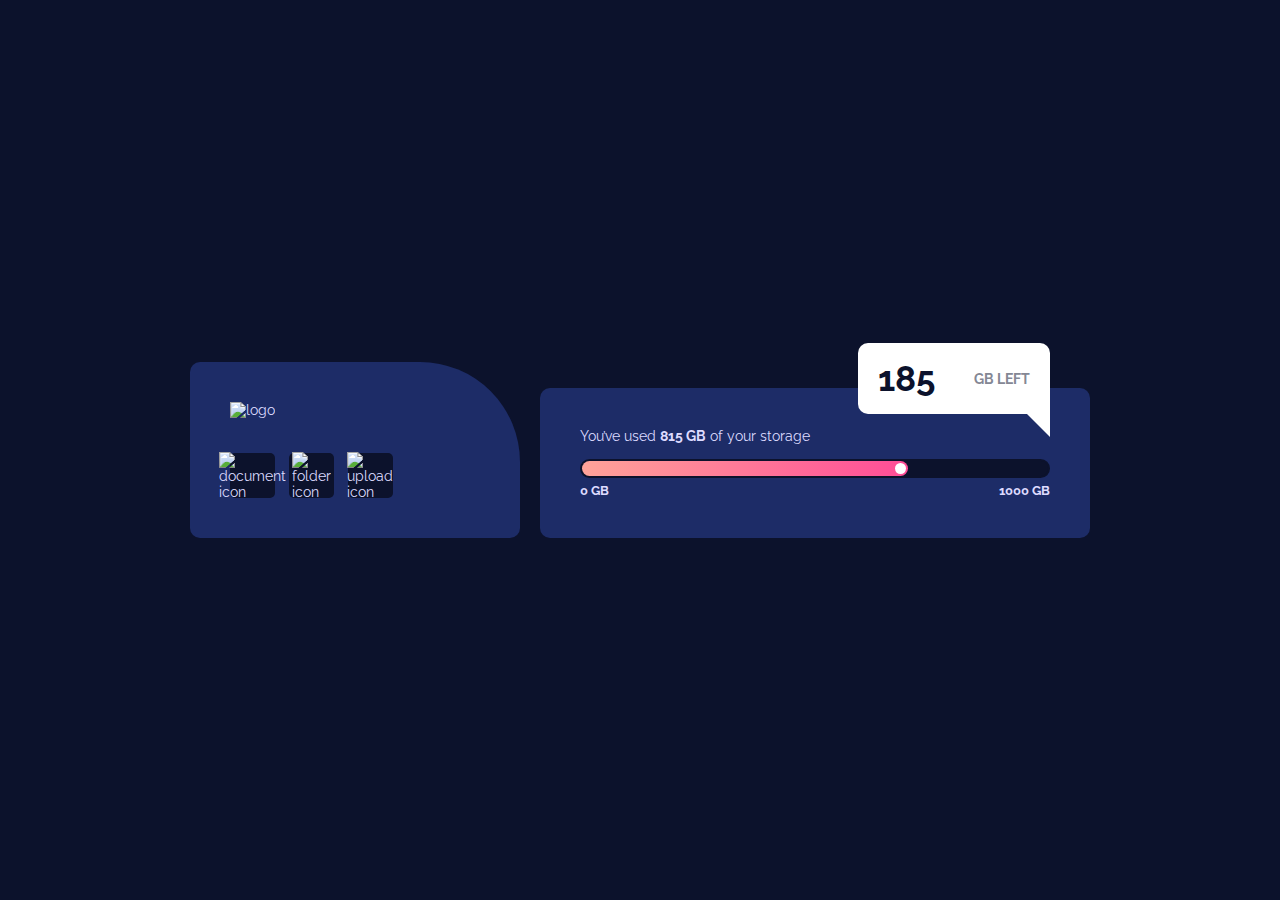
==== fylo-data-storage-component/index.html @ dcaa1008 "initial commit" ====
<!DOCTYPE html>
<html lang="en">

<head>
  <meta charset="UTF-8">
  <meta name="viewport" content="width=device-width, initial-scale=1.0">
  <!-- displays site properly based on user's device -->

  <link rel="icon" type="image/png" sizes="32x32" href="./images/favicon-32x32.png">

  <link rel="preconnect" href="https://fonts.googleapis.com">
  <link rel="preconnect" href="https://fonts.gstatic.com" crossorigin>
  <link href="https://fonts.googleapis.com/css2?family=Raleway:wght@400;700&display=swap" rel="stylesheet">

  <title>Frontend Mentor | Fylo data storage component</title>

  <!-- Feel free to remove these styles or customise in your own stylesheet 👍 -->
  <style>
    .attribution {
      font-size: 11px;
      text-align: center;
    }

    .attribution a {
      color: hsl(228, 45%, 44%);
    }
  </style>

  <link rel="stylesheet" href="style.css">
</head>

<body>

  <main class="main">
    <div class="options">
      <div class="logo">
        <img src="/images/logo.svg" alt="logo">
      </div>
      <div class="btn-options">
        <div class="btn" tabindex="0">
          <img src="/images/icon-document.svg" alt="document icon">
        </div>
        <div class="btn" tabindex="0">
          <img src="/images/icon-folder.svg" alt="folder icon">
        </div>
        <div class="btn" tabindex="0">
          <img src="/images/icon-upload.svg" alt="upload icon">
        </div>
      </div>
    </div>
    <div class="storage">
      <p class="title">You’ve used <span class="text-bold">815 GB</span> of your storage</p>
      <div class="usage">
        <div class="usage-bar">
          <div class="usage-bar-inner">
            <div class="usage-bar-circle"></div>
          </div>
        </div>
        <div class="usage-min-max">
          <div class="usage-min text-bold">0 GB</div>
          <div class="usage-max text-bold">1000 GB</div>
        </div>
      </div>
      <div class="usage-left text-bold">
        <span class="usage-number">185</span> <span class="usage-title">GB Left</span>
      </div>
    </div>
  </main>

  <!-- <footer class="attribution">
    Challenge by <a href="https://www.frontendmentor.io?ref=challenge" target="_blank">Frontend Mentor</a>.
    Coded by <a href="#">Your Name Here</a>.
  </footer> -->
</body>

</html>
---- fylo-data-storage-component/style.css ----
:root {
    --pale-blue: hsl(243, 100%, 93%);
    --grayish-blue: hsl(229, 7%, 55%);
    --dark-blue: hsl(228, 56%, 26%);
    --very-dark-blue: hsl(229, 57%, 11%);
}

* {
    box-sizing: border-box;
}

body,
p {
    margin: 0;
    padding: 0;
}

body {
    font-size: 14px;
    font-family: 'Raleway', sans-serif;
    font-weight: 400;
    color: var(--pale-blue);
    background-color: var(--very-dark-blue);
}

/* TYPOGRAPHY */

.text-bold {
    font-weight: 700;
}

.usage-left {
    text-transform: uppercase;
}

.usage-number {
    font-size: 2.2rem;
    color: var(--very-dark-blue);
}

.usage-title {
    color: var(--grayish-blue);
}

.usage-min-max {
    font-size: .8rem;
}

/* LAYOUT */

body {
    background-color: var(--very-dark-blue);
    background-image: url("/images/bg-mobile.png");
    background-repeat: no-repeat;
    background-size: cover;
    background-position: top;
    width: 100vw;
    height: 100vh;
    display: flex;
    justify-content: center;
    align-items: center;
}

.main {
    display: flex;
    flex-direction: column;
    width: 330px;
    min-width: 330px;
}

.options,
.storage {
    border-radius: 10px;
    background-color: var(--dark-blue);
    padding: 40px;
}

.options {
    border-top-right-radius: 100px;
    margin-bottom: 20px;
}

.logo {
    margin-bottom: 35px;
}

.btn-options {
    display: flex;
    justify-content: space-between;
    align-items: center;
    width: 65%;
}

.btn {
    background-color: var(--very-dark-blue);
    width: 45px;
    height: 45px;
    padding: 10px;
    border-radius: 5px;
    display: flex;
    justify-content: center;
    align-items: center;
    cursor: pointer;
}

.storage {
    display: flex;
    flex-direction: column;
    align-items: center;
    position: relative;
}

.title,
.usage {
    margin-bottom: 15px;
}

.usage {
    width: 100%;
}

.usage-bar,
.usage-bar-inner {
    height: 15px;
    border-radius: 40px;
}

.usage-bar {
    box-sizing: content-box;
    border: 2px solid var(--very-dark-blue);
    background-color: var(--very-dark-blue);
    display: flex;
    justify-content: flex-start;
    align-items: center;
    margin-bottom: 5px;
}

.usage-bar-inner {
    background: linear-gradient(to right, hsl(6, 100%, 80%), hsl(335, 100%, 65%));
    width: 70%;
    display: flex;
    align-items: center;
    justify-content: flex-end;
    padding: 0 2px;
}

.usage-bar-circle {
    display: inline-block;
    background-color: white;
    border-radius: 50%;
    height: 10.8px;
    width: 10.8px;
}

.usage-min-max {
    display: flex;
    justify-content: space-between;
}

.usage-left {
    display: flex;
    align-items: center;
    justify-content: space-between;
    background-color: white;
    width: 50%;
    padding: 15px 20px;
    border-radius: 10px;
    position: absolute;
    top: 125px;
}

@media (min-width: 940px) {

    /* LAYOUT */

    body {
        background-image: url("/images/bg-desktop.png");
        background-repeat: no-repeat;
        background-size: 100% 50%;
        /* background-size: contain; */
        background-position: bottom;
    }

    .main {
        display: flex;
        flex-direction: row;
        align-items: flex-end;
        width: auto;
    }

    .options {
        width: 330px;
        min-width: 330px;
        margin-bottom: 0;
        margin-right: 20px;
    }

    .storage {
        width: 500px;
        min-width: 550px;
    }

    .title {
        align-self: flex-start;
    }

    .usage {
        margin-bottom: 0;
    }

    .usage-left {
        width: 35%;
        top: -45px;
        right: 40px;
        border-bottom-right-radius: 0;
    }

    .usage-left::after {
        content: '';
        position: absolute;
        bottom: 0;
        right: 0;
        width: 0;
        height: 0;
        border-top: 25px solid white;
        border-left: 25px solid transparent;
        margin-bottom: -23px;
    }

}
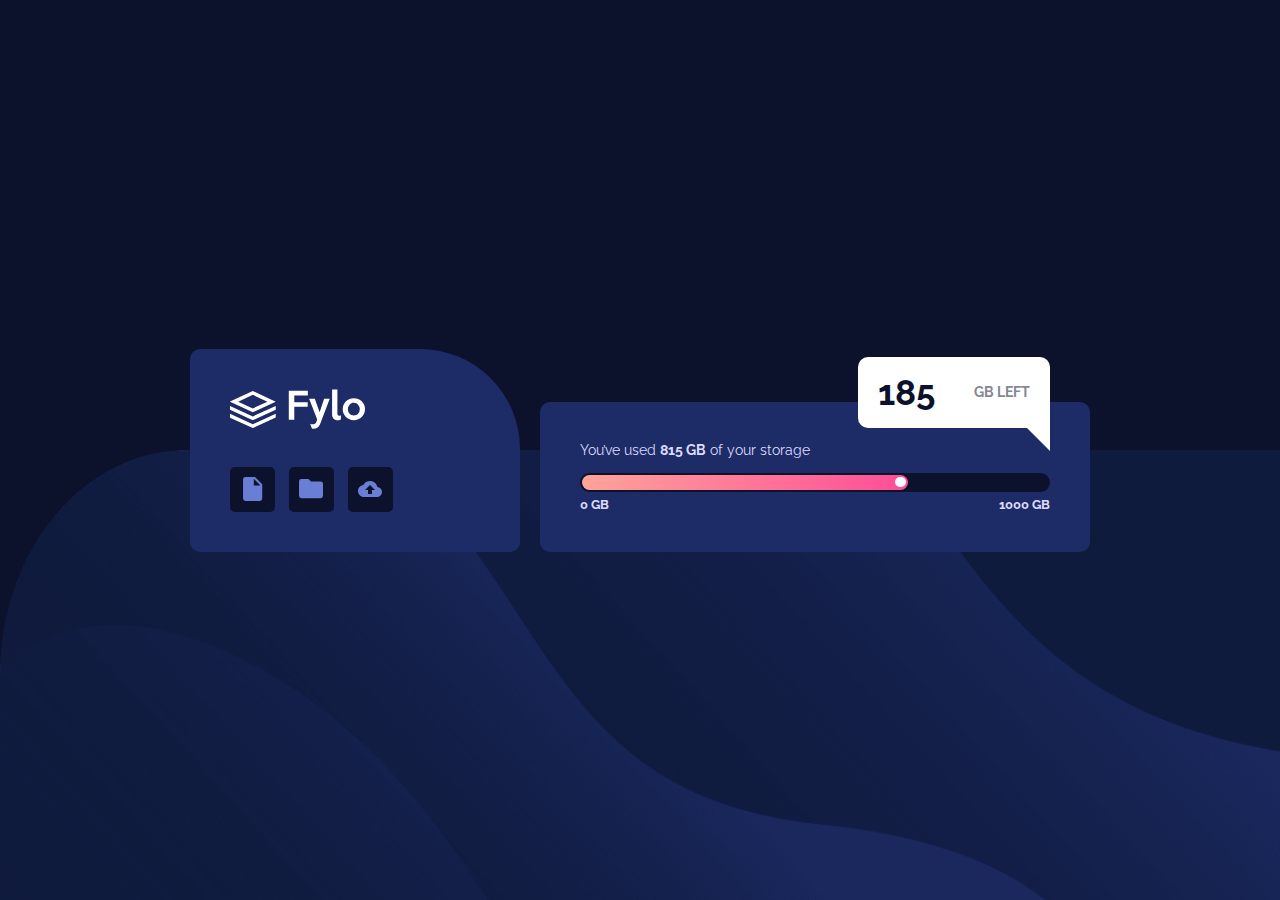
==== commit f9b8d2ac: "updated paths" ====
--- a/fylo-data-storage-component/index.html
+++ b/fylo-data-storage-component/index.html
@@ -34,17 +34,17 @@
   <main class="main">
     <div class="options">
       <div class="logo">
-        <img src="/images/logo.svg" alt="logo">
+        <img src="https://panta97.github.io/frontend-mentor/fylo-data-storage-component/images/logo.svg" alt="logo">
       </div>
       <div class="btn-options">
         <div class="btn" tabindex="0">
-          <img src="/images/icon-document.svg" alt="document icon">
+          <img src="https://panta97.github.io/frontend-mentor/fylo-data-storage-component/images/icon-document.svg" alt="document icon">
         </div>
         <div class="btn" tabindex="0">
-          <img src="/images/icon-folder.svg" alt="folder icon">
+          <img src="https://panta97.github.io/frontend-mentor/fylo-data-storage-component/images/icon-folder.svg" alt="folder icon">
         </div>
         <div class="btn" tabindex="0">
-          <img src="/images/icon-upload.svg" alt="upload icon">
+          <img src="https://panta97.github.io/frontend-mentor/fylo-data-storage-component/images/icon-upload.svg" alt="upload icon">
         </div>
       </div>
     </div>
--- a/fylo-data-storage-component/style.css
+++ b/fylo-data-storage-component/style.css
@@ -50,7 +50,7 @@
 
 body {
     background-color: var(--very-dark-blue);
-    background-image: url("/images/bg-mobile.png");
+    background-image: url("https://panta97.github.io/frontend-mentor/fylo-data-storage-component/images/bg-mobile.png");
     background-repeat: no-repeat;
     background-size: cover;
     background-position: top;
@@ -174,7 +174,7 @@
     /* LAYOUT */
 
     body {
-        background-image: url("/images/bg-desktop.png");
+        background-image: url("https://panta97.github.io/frontend-mentor/fylo-data-storage-component/images/bg-desktop.png");
         background-repeat: no-repeat;
         background-size: 100% 50%;
         /* background-size: contain; */
